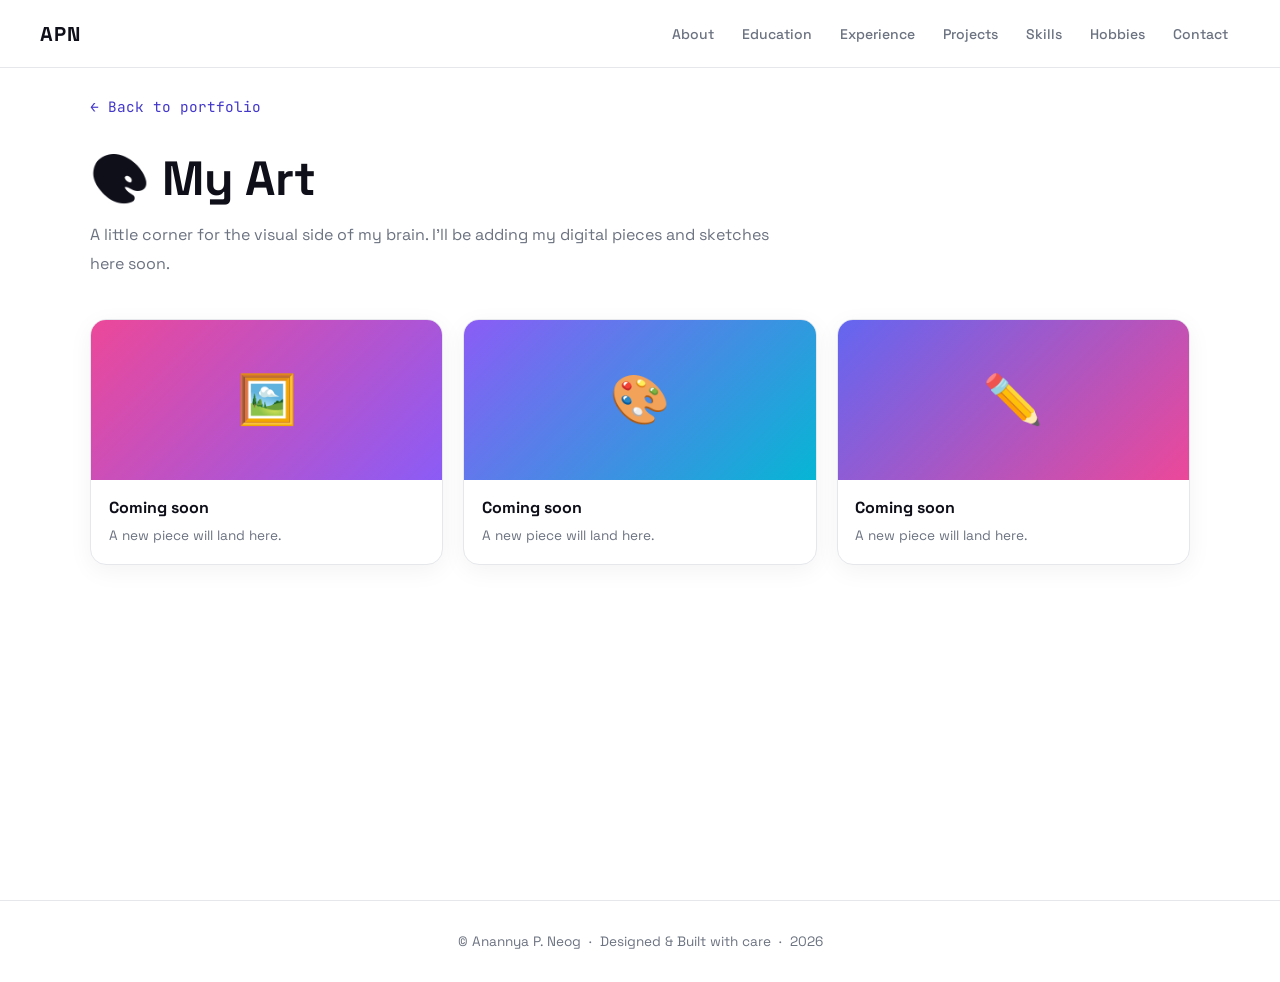
==== art-light.html @ 39414f38 "Overhaul Page 1 to match Page 2 (light theme) + light sub-pages - Hero photo zoom, About Me, card-st" ====
<!DOCTYPE html>
<html lang="en">
<head>
  <meta charset="UTF-8" />
  <meta name="viewport" content="width=device-width, initial-scale=1.0" />
  <title>🎨 My Art · Anannya P. Neog</title>
  <link rel="preconnect" href="https://fonts.googleapis.com" />
  <link rel="preconnect" href="https://fonts.gstatic.com" crossorigin />
  <link href="https://fonts.googleapis.com/css2?family=Inter:wght@300;400;500;600;700;900&family=Space+Grotesk:wght@300;400;500;600;700&family=JetBrains+Mono:wght@400;500&display=swap" rel="stylesheet" />
  <link rel="stylesheet" href="style.css" />
  <link rel="icon" href="data:image/svg+xml,<svg xmlns='http://www.w3.org/2000/svg' viewBox='0 0 100 100'><circle cx='50' cy='50' r='48' fill='%234338CA'/><text x='50' y='70' font-size='58' text-anchor='middle' fill='white' font-family='Arial' font-weight='bold'>A</text></svg>" />
</head>
<body class="light-body">
<nav class="l-nav l-nav--sub">
  <a class="l-nav__logo" href="./index.html#about">APN</a>
  <ul class="l-nav__links">
    <li><a href="./index.html#about">About</a></li>
    <li><a href="./index.html#education">Education</a></li>
    <li><a href="./index.html#experience">Experience</a></li>
    <li><a href="./projects-light.html">Projects</a></li>
    <li><a href="./index.html#skills">Skills</a></li>
    <li><a href="./index.html#hobbies">Hobbies</a></li>
    <li><a href="./index.html#contact">Contact</a></li>
  </ul>
</nav>
<div class="subpage subpage--light">
  <div class="subpage__inner">
    <a href="./index.html#hobbies" class="subpage__back">← Back to portfolio</a>
    <h1>🎨 My Art</h1>
    <p class="subpage__lead">A little corner for the visual side of my brain. I'll be adding my digital pieces and sketches here soon.</p>
    <div class="subpage-gallery">
      <div class="subpage-tile"><div class="subpage-tile__img l-proj-img--sign">🖼️</div><div class="subpage-tile__body"><h3>Coming soon</h3><p>A new piece will land here.</p></div></div>
      <div class="subpage-tile"><div class="subpage-tile__img l-proj-img--fathom">🎨</div><div class="subpage-tile__body"><h3>Coming soon</h3><p>A new piece will land here.</p></div></div>
      <div class="subpage-tile"><div class="subpage-tile__img l-proj-img--web">✏️</div><div class="subpage-tile__body"><h3>Coming soon</h3><p>A new piece will land here.</p></div></div>
    </div>
  </div>
</div>
<button id="d-top-btn" class="d-top-btn" aria-label="Back to top"><img src="./assets/rocket.svg" alt="" /></button>
<footer class="l-footer"><p>© Anannya P. Neog &nbsp;·&nbsp; Designed &amp; Built with care &nbsp;·&nbsp; 2026</p></footer>
<script>
  (function () {
    var btn = document.getElementById('d-top-btn');
    if (!btn) return;
    function launchRocket() {
      if (btn.dataset.launching) return;
      btn.dataset.launching = '1';
      btn.classList.add('launching');
      var dur = 1900, t0 = performance.now(), sy = window.scrollY, fly = window.innerHeight + 180;
      function frame(now) {
        var t = Math.min(1, (now - t0) / dur);
        var eo = 1 - Math.pow(1 - t, 3);
        window.scrollTo(0, sy * (1 - eo));
        var up = t * t;
        btn.style.transform = 'translateY(' + (-up * fly) + 'px) rotate(' + (t * 6) + 'deg)';
        if (t < 1) requestAnimationFrame(frame);
        else { btn.classList.remove('launching', 'show'); btn.style.transform = ''; delete btn.dataset.launching; }
      }
      requestAnimationFrame(frame);
    }
    window.addEventListener('scroll', function () {
      if (!btn.dataset.launching) btn.classList.toggle('show', window.scrollY > 400);
    }, { passive: true });
    btn.addEventListener('click', launchRocket);
  })();
</script>
</body>
</html>
---- style.css ----
/* ════════════════════════════════════════════════
   RESET & BASE
════════════════════════════════════════════════ */
*, *::before, *::after { box-sizing: border-box; margin: 0; padding: 0; }

:root {
  /* Light palette */
  --l-bg:        #FFFFFF;
  --l-bg-alt:    #F5F5FA;
  --l-text:      #0F0F1A;
  --l-muted:     #6B7280;
  --l-accent:    #4338CA;
  --l-accent2:   #6366F1;
  --l-border:    #E5E7EB;

  /* Dark palette */
  --d-bg:        #050510;
  --d-text:      #E2E8FF;
  --d-muted:     #7C8DB5;
  --d-blue:      #3B82F6;
  --d-pink:      #EC4899;
  --d-purple:    #8B5CF6;
  --d-cyan:      #06B6D4;
  --d-glow-b:    rgba(59,130,246,0.35);
  --d-glow-p:    rgba(139,92,246,0.35);
  --d-glow-pk:   rgba(236,72,153,0.25);

  --font-sans: 'Space Grotesk', 'Inter', sans-serif;
  --font-mono: 'JetBrains Mono', monospace;
}

html { scroll-behavior: smooth; }

body {
  font-family: var(--font-sans);
  overflow-x: hidden;
  background: var(--l-bg);
}

/* ════════════════════════════════════════════════
   TRANSITION CANVAS
════════════════════════════════════════════════ */
#transition-canvas {
  position: fixed;
  inset: 0;
  z-index: 9999;
  display: none;
  pointer-events: none;
}

/* ════════════════════════════════════════════════
   PAGE VISIBILITY
════════════════════════════════════════════════ */
.page         { display: block; }
.page.hidden  { display: none; }

/* ════════════════════════════════════════════════
   ▌ LIGHT PAGE
════════════════════════════════════════════════ */

/* --- NAV --- */
.l-nav {
  position: fixed;
  top: 0; left: 0; right: 0;
  z-index: 100;
  display: flex;
  align-items: center;
  padding: 0 2.5rem;
  height: 68px;
  background: rgba(255,255,255,0.88);
  backdrop-filter: blur(12px);
  border-bottom: 1px solid var(--l-border);
  transition: box-shadow 0.3s;
}
.l-nav.scrolled { box-shadow: 0 2px 20px rgba(0,0,0,0.07); }

.l-nav__logo {
  font-weight: 700;
  font-size: 1.25rem;
  letter-spacing: 0.05em;
  color: var(--l-text);
  text-decoration: none;
  margin-right: auto;
}

.l-nav__links {
  display: flex;
  list-style: none;
  gap: 0.25rem;
  align-items: center;
}
.l-nav__links a {
  color: var(--l-muted);
  text-decoration: none;
  font-size: 0.875rem;
  font-weight: 500;
  padding: 0.4rem 0.75rem;
  border-radius: 6px;
  transition: color 0.2s, background 0.2s;
}
.l-nav__links a:hover { color: var(--l-accent); background: rgba(67,56,202,0.06); }
.l-nav__resume {
  border: 1px solid var(--l-border) !important;
  color: var(--l-text) !important;
}
.l-nav__resume:hover { border-color: var(--l-accent) !important; }

.l-nav__dark-btn {
  margin-left: 1.25rem;
  padding: 0.5rem 1.25rem;
  border: none;
  border-radius: 99px;
  background: var(--l-text);
  color: #fff;
  font-family: var(--font-sans);
  font-size: 0.875rem;
  font-weight: 600;
  cursor: pointer;
  display: flex;
  align-items: center;
  gap: 0.5rem;
  transition: transform 0.2s, box-shadow 0.2s;
  white-space: nowrap;
}
.l-nav__dark-btn:hover {
  transform: translateY(-2px);
  box-shadow: 0 6px 20px rgba(15,15,26,0.25);
}
.dark-btn-icon { font-size: 0.75rem; transition: transform 0.4s; }
.l-nav__dark-btn:hover .dark-btn-icon { transform: rotate(90deg); }

.l-hamburger {
  display: none;
  flex-direction: column;
  gap: 5px;
  background: none;
  border: none;
  cursor: pointer;
  padding: 4px;
  margin-left: 1rem;
}
.l-hamburger span {
  display: block;
  width: 24px;
  height: 2px;
  background: var(--l-text);
  border-radius: 2px;
  transition: all 0.3s;
}

/* --- CONTAINER --- */
.l-container {
  max-width: 1100px;
  margin: 0 auto;
  padding: 0 2rem;
}

/* --- SECTIONS --- */
.l-section {
  padding: 6rem 0;
}
.l-section--alt { background: var(--l-bg-alt); }

.l-section__title {
  font-size: clamp(1.75rem, 3vw, 2.5rem);
  font-weight: 700;
  color: var(--l-text);
  margin-bottom: 3rem;
  position: relative;
  display: inline-block;
}
.l-section__title::after {
  content: '';
  position: absolute;
  bottom: -8px;
  left: 0;
  width: 40px;
  height: 3px;
  background: var(--l-accent);
  border-radius: 2px;
}

/* --- HERO --- */
.l-hero { padding-top: 120px; min-height: 100vh; display: flex; align-items: center; }
.l-hero__inner {
  display: grid;
  grid-template-columns: 1fr auto;
  gap: 4rem;
  align-items: center;
}
.l-hero__greeting {
  font-size: 1.1rem;
  color: var(--l-accent);
  font-weight: 500;
  letter-spacing: 0.05em;
  margin-bottom: 0.75rem;
}
.l-hero__name {
  font-size: clamp(2.5rem, 6vw, 4.5rem);
  font-weight: 900;
  line-height: 1.05;
  color: var(--l-text);
  margin-bottom: 1rem;
}
.l-hero__role {
  font-size: 1.05rem;
  color: var(--l-muted);
  margin-bottom: 1.5rem;
  font-weight: 400;
}
.l-hero__bio {
  max-width: 480px;
  line-height: 1.8;
  color: var(--l-muted);
  margin-bottom: 2.5rem;
}
.l-hero__cta { display: flex; gap: 1rem; flex-wrap: wrap; }

/* Buttons */
.btn-primary {
  display: inline-block;
  padding: 0.75rem 1.75rem;
  background: var(--l-accent);
  color: #fff;
  border-radius: 8px;
  text-decoration: none;
  font-weight: 600;
  font-size: 0.95rem;
  transition: background 0.2s, transform 0.2s, box-shadow 0.2s;
}
.btn-primary:hover {
  background: var(--l-accent2);
  transform: translateY(-2px);
  box-shadow: 0 8px 24px rgba(67,56,202,0.3);
}
.btn-secondary {
  display: inline-block;
  padding: 0.75rem 1.75rem;
  border: 1.5px solid var(--l-border);
  color: var(--l-text);
  border-radius: 8px;
  text-decoration: none;
  font-weight: 600;
  font-size: 0.95rem;
  transition: border-color 0.2s, color 0.2s, transform 0.2s;
}
.btn-secondary:hover {
  border-color: var(--l-accent);
  color: var(--l-accent);
  transform: translateY(-2px);
}

/* Avatar */
.avatar-ring {
  position: relative;
  width: 540px;
  height: 540px;
  display: flex;
  align-items: center;
  justify-content: center;
}
.avatar-inner {
  width: 400px;
  height: 400px;
  border-radius: 50%;
  background: linear-gradient(135deg, var(--l-accent), #818CF8);
  display: flex;
  align-items: center;
  justify-content: center;
  font-size: 1.75rem;
  font-weight: 800;
  color: white;
  letter-spacing: 0.05em;
  z-index: 1;
  overflow: hidden;
  padding: 3px;
}
.avatar-photo {
  width: 100%;
  height: 100%;
  border-radius: 50%;
  object-fit: cover;
  object-position: 50% 80%; /* crop more of the tree at the top so the boots show */
  transform: scale(1.22);   /* zoom in so the photo reads clearly */
  display: block;
}

/* Dark hero avatar — glowing void-themed ring */
.d-avatar {
  width: 300px;
  height: 300px;
  margin: 0 auto 2.4rem;
  border-radius: 50%;
  padding: 4px;
  background: linear-gradient(135deg, var(--d-blue), var(--d-purple), var(--d-pink));
  box-shadow: 0 0 45px var(--d-glow-b), 0 0 90px var(--d-glow-p);
  animation: fadeUp 0.8s ease both;
}
.d-avatar__frame {
  width: 100%;
  height: 100%;
  border-radius: 50%;
  overflow: hidden;
  background: var(--d-bg);
}
.d-avatar__photo {
  width: 100%;
  height: 100%;
  border-radius: 50%;
  object-fit: cover;
  object-position: 50% 62%; /* crop out the tree top, show more of the boots */
  transform: scale(1.05);
  display: block;
}
@media (max-width: 600px) {
  .d-avatar { width: 220px; height: 220px; }
}
.avatar-ring__orbit {
  position: absolute;
  border-radius: 50%;
  border: 1.5px dashed;
}
.orbit-1 {
  width: 470px;
  height: 470px;
  border-color: rgba(67,56,202,0.25);
  animation: spin 12s linear infinite;
}
.orbit-2 {
  width: 540px;
  height: 540px;
  border-color: rgba(67,56,202,0.12);
  animation: spin 20s linear infinite reverse;
}
@keyframes spin { to { transform: rotate(360deg); } }

/* --- TIMELINE --- */
.l-timeline { position: relative; padding-left: 2rem; }
.l-timeline::before {
  content: '';
  position: absolute;
  left: 0;
  top: 8px;
  bottom: 8px;
  width: 2px;
  background: var(--l-border);
}
.l-timeline__item {
  position: relative;
  padding-bottom: 2.5rem;
}
.l-timeline__item:last-child { padding-bottom: 0; }
.l-timeline__dot {
  position: absolute;
  left: -2.4rem;
  top: 6px;
  width: 12px;
  height: 12px;
  border-radius: 50%;
  background: var(--l-accent);
  border: 2px solid var(--l-bg);
  box-shadow: 0 0 0 2px var(--l-accent);
}
.l-timeline__year {
  font-size: 0.8rem;
  font-family: var(--font-mono);
  color: var(--l-accent);
  font-weight: 500;
  display: block;
  margin-bottom: 0.4rem;
}
.l-timeline__body h3 { font-size: 1.1rem; color: var(--l-text); margin-bottom: 0.3rem; }
.l-timeline__place { color: var(--l-muted); font-size: 0.9rem; margin-bottom: 0.4rem; }

/* --- EXPERIENCE --- */
.l-exp-grid { display: grid; grid-template-columns: 1fr 1fr; gap: 1.5rem; }
.l-exp-card {
  border: 1px solid var(--l-border);
  border-radius: 14px;
  padding: 1.75rem;
  transition: box-shadow 0.25s, transform 0.25s, border-color 0.25s;
}
.l-exp-card:hover {
  box-shadow: 0 8px 32px rgba(0,0,0,0.07);
  transform: translateY(-3px);
  border-color: rgba(67,56,202,0.3);
}
.l-exp-card__header {
  display: flex;
  justify-content: space-between;
  align-items: flex-start;
  gap: 1rem;
  margin-bottom: 1rem;
}
.l-exp-card__header h3 { font-size: 1.1rem; color: var(--l-text); }
.l-exp-role { color: var(--l-accent); font-size: 0.875rem; font-weight: 500; margin-top: 2px; }
.l-exp-date { font-size: 0.8rem; font-family: var(--font-mono); color: var(--l-muted); white-space: nowrap; }
.l-exp-bullets { padding-left: 1.2rem; margin-bottom: 1rem; }
.l-exp-bullets li { color: var(--l-muted); font-size: 0.9rem; line-height: 1.8; }

/* --- TAGS --- */
.l-tags, .d-tags {
  display: flex;
  flex-wrap: wrap;
  gap: 0.5rem;
  margin-top: 0.75rem;
}
.l-tags span {
  font-size: 0.75rem;
  font-family: var(--font-mono);
  padding: 0.25rem 0.65rem;
  border-radius: 99px;
  background: rgba(67,56,202,0.08);
  color: var(--l-accent);
  border: 1px solid rgba(67,56,202,0.2);
}

/* --- PROJECTS --- */
.l-projects-grid { display: grid; grid-template-columns: repeat(3,1fr); gap: 1.5rem; }
.l-project-card {
  border: 1px solid var(--l-border);
  border-radius: 14px;
  padding: 1.75rem;
  transition: box-shadow 0.25s, transform 0.25s, border-color 0.25s;
  display: flex;
  flex-direction: column;
}
.l-project-card:hover {
  box-shadow: 0 8px 32px rgba(0,0,0,0.07);
  transform: translateY(-4px);
  border-color: rgba(67,56,202,0.3);
}
.l-project-card__top {
  display: flex;
  justify-content: space-between;
  align-items: center;
  margin-bottom: 1rem;
}
.l-project-icon { font-size: 1.5rem; color: var(--l-accent); }
.l-project-links { display: flex; gap: 0.75rem; }
.l-project-links a {
  font-size: 0.8rem;
  font-family: var(--font-mono);
  color: var(--l-muted);
  text-decoration: none;
  transition: color 0.2s;
}
.l-project-links a:hover { color: var(--l-accent); }
.l-project-card h3 { font-size: 1.05rem; color: var(--l-text); margin-bottom: 0.5rem; }
.l-project-card p { color: var(--l-muted); font-size: 0.9rem; line-height: 1.7; flex: 1; }

/* --- HOBBIES --- */
.l-hobbies-grid { display: grid; grid-template-columns: repeat(4,1fr); gap: 1.25rem; }
.l-hobby {
  border: 1px solid var(--l-border);
  border-radius: 14px;
  padding: 1.5rem;
  text-align: center;
  transition: box-shadow 0.25s, transform 0.25s, border-color 0.25s;
}
.l-hobby:hover {
  box-shadow: 0 6px 24px rgba(0,0,0,0.06);
  transform: translateY(-3px);
  border-color: rgba(67,56,202,0.25);
}
.l-hobby__icon { font-size: 2rem; margin-bottom: 0.75rem; display: block; }
.l-hobby h4 { font-size: 0.95rem; color: var(--l-text); margin-bottom: 0.4rem; }
.l-hobby p { font-size: 0.82rem; color: var(--l-muted); line-height: 1.6; }

/* --- CONTACT --- */
.l-contact { text-align: center; }
.l-contact__sub {
  color: var(--l-muted);
  max-width: 500px;
  margin: 0 auto 2rem;
  line-height: 1.8;
}
.l-contact .btn-primary { margin-bottom: 2rem; }
.l-socials { display: flex; justify-content: center; gap: 1.5rem; }
.l-socials a {
  color: var(--l-muted);
  text-decoration: none;
  font-size: 0.9rem;
  font-weight: 500;
  transition: color 0.2s;
}
.l-socials a:hover { color: var(--l-accent); }

/* --- FOOTER --- */
.l-footer {
  padding: 2rem;
  text-align: center;
  color: var(--l-muted);
  font-size: 0.85rem;
  border-top: 1px solid var(--l-border);
}

/* ════════════════════════════════════════════════
   SCROLL REVEAL (Light)
════════════════════════════════════════════════ */
.reveal {
  opacity: 0;
  transform: translateY(30px);
  transition: opacity 0.7s cubic-bezier(0.4,0,0.2,1), transform 0.7s cubic-bezier(0.4,0,0.2,1);
}
.reveal.visible {
  opacity: 1;
  transform: none;
}


/* ════════════════════════════════════════════════
   ▌ DARK PAGE
════════════════════════════════════════════════ */
#page-dark {
  background: var(--d-bg);
  color: var(--d-text);
  font-family: var(--font-sans);
  position: relative;
  min-height: 100vh;
}

/* Animated background gradient orbs */
.d-bg-gradient {
  position: fixed;
  inset: 0;
  pointer-events: none;
  z-index: 0;
  background:
    radial-gradient(ellipse at 15% 20%,  rgba(59,130,246,0.12) 0%, transparent 55%),
    radial-gradient(ellipse at 85% 75%,  rgba(139,92,246,0.12) 0%, transparent 55%),
    radial-gradient(ellipse at 60% 40%,  rgba(236,72,153,0.08) 0%, transparent 45%);
  animation: gradientShift 10s ease-in-out infinite alternate;
}
@keyframes gradientShift {
  0%   { opacity: 0.7; transform: scale(1); }
  100% { opacity: 1;   transform: scale(1.08); }
}

/* Particles canvas */
#particles-canvas {
  position: fixed;
  inset: 0;
  z-index: 0;
  pointer-events: none;
}

/* Ensure content is above canvas */
#page-dark > *:not(#particles-canvas):not(.d-bg-gradient) {
  position: relative;
  z-index: 1;
}

/* --- DARK NAV --- */
.d-nav {
  position: fixed;
  top: 0; left: 0; right: 0;
  z-index: 200;
  display: flex;
  align-items: center;
  padding: 0 2.5rem;
  height: 68px;
  background: rgba(5,5,16,0.75);
  backdrop-filter: blur(16px);
  border-bottom: 1px solid rgba(255,255,255,0.05);
}

.d-nav__logo {
  font-weight: 700;
  font-size: 1.25rem;
  letter-spacing: 0.08em;
  background: linear-gradient(135deg, var(--d-blue), var(--d-purple));
  -webkit-background-clip: text;
  -webkit-text-fill-color: transparent;
  background-clip: text;
  text-decoration: none;
  margin-right: auto;
}

.d-nav__links {
  display: flex;
  align-items: center;
  gap: 0.25rem;
}

/* Nav buttons with animated gradient border */
.d-nav__btn {
  position: relative;
  padding: 0.35rem 0.8rem;
  font-size: 0.82rem;
  font-weight: 500;
  font-family: var(--font-sans);
  color: var(--d-muted);
  text-decoration: none;
  border-radius: 6px;
  transition: color 0.25s;
  overflow: hidden;
  isolation: isolate;
}
.d-nav__btn::before {
  content: '';
  position: absolute;
  inset: 0;
  border-radius: 6px;
  border: 1px solid transparent;
  background: linear-gradient(135deg, var(--d-blue), var(--d-purple), var(--d-pink)) border-box;
  -webkit-mask: linear-gradient(#000 0 0) padding-box, linear-gradient(#000 0 0);
  -webkit-mask-composite: destination-out;
  mask-composite: exclude;
  opacity: 0;
  transition: opacity 0.3s;
}
.d-nav__btn::after {
  content: attr(data-label);
  position: absolute;
  inset: 0;
  display: flex;
  align-items: center;
  justify-content: center;
  padding: 0.35rem 0.8rem;
  background: linear-gradient(135deg, var(--d-blue), var(--d-pink));
  -webkit-background-clip: text;
  -webkit-text-fill-color: transparent;
  background-clip: text;
  clip-path: inset(0 100% 0 0);
  transition: clip-path 0.35s cubic-bezier(0.4,0,0.2,1);
  font-size: 0.82rem;
  font-weight: 600;
}
.d-nav__btn:hover::before { opacity: 1; }
.d-nav__btn:hover::after  { clip-path: inset(0 0% 0 0); }
.d-nav__btn:hover { color: transparent; }

.d-nav__exit-btn {
  margin-left: 1rem;
  padding: 0.45rem 1.1rem;
  border: 1px solid rgba(255,255,255,0.12);
  border-radius: 99px;
  background: transparent;
  color: var(--d-text);
  font-family: var(--font-sans);
  font-size: 0.82rem;
  font-weight: 500;
  cursor: pointer;
  transition: border-color 0.25s, background 0.25s, transform 0.2s;
  white-space: nowrap;
}
.d-nav__exit-btn:hover {
  border-color: var(--d-blue);
  background: rgba(59,130,246,0.08);
  transform: translateY(-1px);
}

.d-hamburger {
  display: none;
  flex-direction: column;
  gap: 5px;
  background: none;
  border: none;
  cursor: pointer;
  padding: 4px;
  margin-left: 1rem;
}
.d-hamburger span {
  display: block;
  width: 24px;
  height: 2px;
  background: var(--d-text);
  border-radius: 2px;
  transition: all 0.3s;
}

/* --- DARK HERO --- */
.d-hero {
  min-height: auto;
  display: flex;
  flex-direction: column;
  align-items: center;
  justify-content: center;
  padding: 7rem 0 2rem;
  text-align: center;
  position: relative;
}
.d-hero__content { max-width: 780px; }
.d-hero__greeting {
  font-size: 1rem;
  letter-spacing: 0.2em;
  text-transform: uppercase;
  color: var(--d-blue);
  font-family: var(--font-mono);
  margin-bottom: 1rem;
  animation: fadeUp 0.8s ease both;
}
.d-hero__name {
  font-size: clamp(2.5rem, 6vw, 4.5rem);
  font-weight: 900;
  line-height: 1.05;
  margin-bottom: 1rem;
  animation: fadeUp 0.8s 0.1s ease both;
}
.d-hero__role {
  font-size: 1.2rem;
  color: var(--d-muted);
  margin-bottom: 1.5rem;
  font-family: var(--font-mono);
  min-height: 1.8rem;
  animation: fadeUp 0.8s 0.2s ease both;
}
.d-hero__bio {
  color: var(--d-muted);
  line-height: 1.9;
  max-width: 600px;
  margin: 0 auto 2.5rem;
  animation: fadeUp 0.8s 0.3s ease both;
}
.d-hero__cta { animation: fadeUp 0.8s 0.4s ease both; }
@keyframes fadeUp {
  from { opacity: 0; transform: translateY(24px); }
  to   { opacity: 1; transform: none; }
}

/* Typewriter cursor */
.cursor {
  display: inline-block;
  margin-left: 2px;
  color: var(--d-blue);
  animation: blink 1s step-end infinite;
}
@keyframes blink { 0%,100% { opacity:1; } 50% { opacity:0; } }

/* Scroll hint */
.d-scroll-hint {
  position: relative;
  margin-top: 3.5rem;
  display: flex;
  flex-direction: column;
  align-items: center;
  gap: 0.5rem;
  color: var(--d-muted);
  font-size: 0.7rem;
  letter-spacing: 0.15em;
  text-transform: uppercase;
  animation: fadeUp 1s 0.8s ease both;
}
.d-scroll-line {
  width: 1px;
  height: 50px;
  background: linear-gradient(to bottom, var(--d-blue), transparent);
  animation: scrollPulse 2s ease-in-out infinite;
}
@keyframes scrollPulse {
  0%, 100% { opacity: 0.3; transform: scaleY(1); }
  50%       { opacity: 1;   transform: scaleY(1.2); }
}

/* --- DARK SECTIONS --- */
.d-section {
  padding: 3.5rem 0;
  position: relative;
}

.d-section__title {
  font-size: clamp(1.75rem, 3vw, 2.5rem);
  font-weight: 700;
  margin-bottom: 3rem;
  background: linear-gradient(135deg, var(--d-text), rgba(226,232,255,0.5));
  -webkit-background-clip: text;
  -webkit-text-fill-color: transparent;
  background-clip: text;
  display: inline-block;
  position: relative;
}
.d-section__title::after {
  content: '';
  position: absolute;
  bottom: -8px;
  left: 0;
  width: 40px;
  height: 2px;
  background: linear-gradient(90deg, var(--d-blue), var(--d-purple));
  border-radius: 2px;
}

/* --- DARK CARDS --- */
.d-cards-grid {
  display: grid;
  grid-template-columns: repeat(2, 1fr);
  gap: 1.5rem;
}
.d-card {
  position: relative;
  border-radius: 16px;
  overflow: hidden;
  border: 1px solid rgba(139,92,246,0.28);
  background: rgba(139,92,246,0.05);
  box-shadow: 0 0 0 1px rgba(139,92,246,0.06), 0 8px 30px rgba(0,0,0,0.25);
  cursor: default;
  transition: border-color 0.3s, transform 0.3s, box-shadow 0.3s;
}
.d-card:hover {
  border-color: rgba(139,92,246,0.55);
  box-shadow: 0 0 22px var(--d-glow-p);
}
.d-card:hover { border-color: rgba(139,92,246,0.4); }
.d-card__glow {
  position: absolute;
  inset: -1px;
  border-radius: 16px;
  background: linear-gradient(135deg, var(--d-glow-b), var(--d-glow-p));
  opacity: 0;
  transition: opacity 0.4s;
  pointer-events: none;
}
.d-card:hover .d-card__glow { opacity: 0.18; }
.d-card__inner {
  padding: 2rem;
  position: relative;
  z-index: 1;
  height: 100%;
  background: rgba(255,255,255,0.025);
}
.d-card__year {
  font-size: 0.75rem;
  font-family: var(--font-mono);
  color: var(--d-blue);
  font-weight: 500;
  display: block;
  margin-bottom: 0.6rem;
}
.d-card__inner h3 { font-size: 1.05rem; margin-bottom: 0.5rem; }
.d-card__inner p  { color: var(--d-muted); font-size: 0.9rem; }
.d-muted          { color: var(--d-muted) !important; }

/* Progress bar */
.d-bar {
  display: flex;
  align-items: center;
  gap: 0.75rem;
  margin-top: 1rem;
  font-size: 0.8rem;
  font-family: var(--font-mono);
  color: var(--d-muted);
}
.d-bar__track {
  flex: 1;
  height: 4px;
  background: rgba(255,255,255,0.08);
  border-radius: 4px;
  overflow: hidden;
}
.d-bar__fill {
  height: 100%;
  width: 0;
  background: linear-gradient(90deg, var(--d-blue), var(--d-purple));
  border-radius: 4px;
  transition: width 1.2s cubic-bezier(0.4,0,0.2,1) 0.3s;
}
.d-bar__fill.animate { width: var(--w); }

/* --- DARK TIMELINE --- */
.d-timeline { position: relative; padding-left: 2rem; }
.d-timeline::before {
  content: '';
  position: absolute;
  left: 0; top: 8px; bottom: 8px;
  width: 1px;
  background: linear-gradient(to bottom, var(--d-blue), var(--d-purple), transparent);
}
.d-timeline__item { position: relative; padding-bottom: 2.5rem; }
.d-timeline__item:last-child { padding-bottom: 0; }
.d-timeline__node {
  position: absolute;
  left: -2.45rem;
  top: 4px;
  width: 14px;
  height: 14px;
}
.d-timeline__node::before {
  content: '';
  position: absolute;
  inset: 3px;
  border-radius: 50%;
  background: var(--d-blue);
}
.d-timeline__pulse {
  position: absolute;
  inset: 0;
  border-radius: 50%;
  border: 1px solid var(--d-blue);
  animation: pulse 2s ease-in-out infinite;
}
@keyframes pulse {
  0%, 100% { transform: scale(1); opacity: 0.6; }
  50%       { transform: scale(1.6); opacity: 0; }
}
.d-timeline__body h3 { font-size: 1.1rem; margin-bottom: 0.35rem; }
.d-role-tag {
  font-size: 0.8rem;
  font-family: var(--font-mono);
  color: var(--d-purple);
  margin-bottom: 0.75rem;
}
.d-timeline__body p { color: var(--d-muted); font-size: 0.9rem; line-height: 1.7; }

/* Dark tags */
.d-tags span {
  font-size: 0.72rem;
  font-family: var(--font-mono);
  padding: 0.2rem 0.6rem;
  border-radius: 99px;
  background: rgba(139,92,246,0.12);
  color: var(--d-purple);
  border: 1px solid rgba(139,92,246,0.25);
}

/* --- DARK PROJECTS --- */
.d-projects-grid { display: grid; grid-template-columns: repeat(3,1fr); gap: 1.5rem; }
.d-project-card {
  position: relative;
  border-radius: 16px;
  border: 1px solid rgba(255,255,255,0.06);
  overflow: hidden;
  transition: border-color 0.3s, transform 0.3s;
  cursor: default;
}
.d-project-card:hover { border-color: rgba(59,130,246,0.4); }
.d-project-card__glow {
  position: absolute;
  inset: 0;
  background: linear-gradient(135deg, rgba(59,130,246,0.1), rgba(139,92,246,0.08));
  opacity: 0;
  transition: opacity 0.4s;
  pointer-events: none;
}
.d-project-card:hover .d-project-card__glow { opacity: 1; }
.d-project-card__inner {
  padding: 1.75rem;
  position: relative;
  z-index: 1;
  background: rgba(255,255,255,0.02);
  height: 100%;
  display: flex;
  flex-direction: column;
}
.d-project-card__top {
  display: flex;
  justify-content: space-between;
  align-items: center;
  margin-bottom: 1rem;
}
.d-proj-num {
  font-size: 2.5rem;
  font-weight: 900;
  font-family: var(--font-mono);
  background: linear-gradient(135deg, var(--d-blue), var(--d-purple));
  -webkit-background-clip: text;
  -webkit-text-fill-color: transparent;
  background-clip: text;
  line-height: 1;
}
.d-proj-links {
  display: flex;
  align-items: center;
  gap: 0.6rem;
}
.d-proj-links a {
  font-size: 1.25rem;
  color: var(--d-muted);
  text-decoration: none;
  transition: color 0.2s;
  display: inline-flex;
}
.d-proj-links a:hover { color: var(--d-blue); }
.d-project-card__inner h3 { font-size: 1.05rem; margin-bottom: 0.5rem; }
.d-project-card__inner p {
  color: var(--d-muted);
  font-size: 0.88rem;
  line-height: 1.7;
  flex: 1;
  margin-bottom: 1rem;
}

/* --- DARK HOBBIES --- */
.d-hobbies-grid { display: grid; grid-template-columns: repeat(4,1fr); gap: 1.25rem; }
.d-hobby-card {
  position: relative;
  border-radius: 16px;
  border: 1px solid rgba(255,255,255,0.06);
  overflow: hidden;
  transition: border-color 0.3s, transform 0.3s;
  cursor: default;
  text-align: center;
}
.d-hobby-card:hover { border-color: rgba(236,72,153,0.35); }
.d-hobby-card__glow {
  position: absolute;
  inset: 0;
  background: radial-gradient(circle at 50% 0%, rgba(236,72,153,0.12), transparent 70%);
  opacity: 0;
  transition: opacity 0.4s;
  pointer-events: none;
}
.d-hobby-card:hover .d-hobby-card__glow { opacity: 1; }
.d-hobby-card__inner {
  padding: 2rem 1.25rem;
  position: relative;
  z-index: 1;
  height: 100%;
  background: rgba(255,255,255,0.02);
}
.d-hobby-icon { font-size: 2rem; display: block; margin-bottom: 0.75rem; }
.d-hobby-card__inner h4 { font-size: 0.95rem; margin-bottom: 0.4rem; }
.d-hobby-card__inner p { color: var(--d-muted); font-size: 0.8rem; line-height: 1.6; }

/* --- DARK CONTACT --- */
.d-contact__sub {
  color: var(--d-muted);
  max-width: 480px;
  margin: 0 auto 2rem;
  line-height: 1.8;
}
.d-btn-primary {
  display: inline-block;
  padding: 0.8rem 2rem;
  border-radius: 8px;
  font-weight: 600;
  font-size: 0.95rem;
  text-decoration: none;
  background: linear-gradient(135deg, var(--d-blue), var(--d-purple));
  color: #fff;
  transition: transform 0.2s, box-shadow 0.2s, opacity 0.2s;
  margin-bottom: 2rem;
}
.d-btn-primary:hover {
  transform: translateY(-3px);
  box-shadow: 0 10px 30px rgba(59,130,246,0.35);
  opacity: 0.92;
}
.d-socials { display: flex; justify-content: center; gap: 1.5rem; }
.d-social {
  color: var(--d-muted);
  text-decoration: none;
  font-size: 0.9rem;
  font-weight: 500;
  transition: color 0.25s;
}
.d-social:hover { color: var(--d-blue); }

/* --- DARK FOOTER --- */
.d-footer {
  padding: 2rem;
  text-align: center;
  color: var(--d-muted);
  font-size: 0.82rem;
  border-top: 1px solid rgba(255,255,255,0.05);
}

/* ════════════════════════════════════════════════
   GLITCH TEXT
════════════════════════════════════════════════ */
.glitch {
  position: relative;
  background: linear-gradient(135deg, var(--d-text) 30%, var(--d-blue) 70%);
  -webkit-background-clip: text;
  -webkit-text-fill-color: transparent;
  background-clip: text;
}
.glitch::before,
.glitch::after {
  content: attr(data-text);
  position: absolute;
  top: 0; left: 0;
  width: 100%; height: 100%;
  -webkit-text-fill-color: transparent;
  background-clip: text;
  -webkit-background-clip: text;
}
.glitch::before {
  background: linear-gradient(135deg, var(--d-blue), transparent);
  animation: glitch-1 4s infinite;
  clip-path: polygon(0 30%, 100% 30%, 100% 50%, 0 50%);
}
.glitch::after {
  background: linear-gradient(135deg, var(--d-pink), transparent);
  animation: glitch-2 4s infinite;
  clip-path: polygon(0 60%, 100% 60%, 100% 75%, 0 75%);
}
@keyframes glitch-1 {
  0%, 90%, 100% { transform: none; opacity: 0; }
  92% { transform: translateX(-4px); opacity: 0.6; }
  94% { transform: translateX(4px);  opacity: 0.6; }
  96% { transform: translateX(-2px); opacity: 0.6; }
}
@keyframes glitch-2 {
  0%, 90%, 100% { transform: none; opacity: 0; }
  91% { transform: translateX(4px); opacity: 0.5; }
  93% { transform: translateX(-4px); opacity: 0.5; }
  95% { transform: translateX(2px);  opacity: 0.5; }
}

/* ════════════════════════════════════════════════
   DARK SCROLL REVEAL
════════════════════════════════════════════════ */
.d-reveal {
  opacity: 0;
  transform: translateY(32px);
  transition: opacity 0.8s cubic-bezier(0.4,0,0.2,1), transform 0.8s cubic-bezier(0.4,0,0.2,1);
}
.d-reveal.visible {
  opacity: 1;
  transform: none;
}

/* ════════════════════════════════════════════════
   RESPONSIVE
════════════════════════════════════════════════ */
@media (max-width: 1024px) {
  .l-projects-grid { grid-template-columns: repeat(2,1fr); }
  .d-projects-grid { grid-template-columns: repeat(2,1fr); }
}

@media (max-width: 768px) {
  .l-nav__links, .l-nav__dark-btn { display: none; }
  .l-hamburger { display: flex; }
  .l-nav__links.open {
    display: flex;
    flex-direction: column;
    position: fixed;
    top: 68px; left: 0; right: 0;
    background: rgba(255,255,255,0.97);
    backdrop-filter: blur(12px);
    padding: 1.5rem 2rem;
    border-bottom: 1px solid var(--l-border);
    gap: 0.75rem;
    z-index: 99;
  }
  .l-nav__links.open + .l-nav__dark-btn {
    display: block;
    margin: 0 2rem 1rem;
    position: fixed;
    top: 68px;
    z-index: 100;
  }

  .d-nav__links { display: none; }
  .d-hamburger  { display: flex; }
  .d-nav__links.open {
    display: flex;
    flex-direction: column;
    position: fixed;
    top: 68px; left: 0; right: 0;
    background: rgba(5,5,16,0.97);
    backdrop-filter: blur(16px);
    padding: 1.5rem 2rem;
    border-bottom: 1px solid rgba(255,255,255,0.05);
    gap: 0.75rem;
    z-index: 199;
  }

  .l-hero__inner { grid-template-columns: 1fr; gap: 2.5rem; text-align: center; }
  .l-hero__cta   { justify-content: center; }
  .l-hero__visual { display: none; }
  .l-exp-grid     { grid-template-columns: 1fr; }
  .l-projects-grid{ grid-template-columns: 1fr; }
  .l-hobbies-grid { grid-template-columns: repeat(2,1fr); }
  .d-cards-grid   { grid-template-columns: 1fr; }
  .d-projects-grid{ grid-template-columns: 1fr; }
  .d-hobbies-grid { grid-template-columns: repeat(2,1fr); }
}

@media (max-width: 480px) {
  .l-hobbies-grid { grid-template-columns: 1fr; }
  .d-hobbies-grid { grid-template-columns: 1fr; }
  .l-skills-grid  { grid-template-columns: 1fr; }
  .d-skills-grid  { grid-template-columns: 1fr; }
}

/* ─────────────────────────────────────────────
   SOCIAL ICONS (light + dark)
───────────────────────────────────────────── */
.l-socials, .d-socials { flex-wrap: wrap; }
.l-socials a {
  display: inline-flex;
  align-items: center;
  justify-content: center;
  width: 44px;
  height: 44px;
  border-radius: 50%;
  border: 1px solid var(--l-border);
  transition: color 0.2s, border-color 0.2s, background 0.2s, transform 0.2s;
}
.l-socials a svg { width: 20px; height: 20px; display: block; }
.l-socials a:hover {
  color: var(--l-accent);
  border-color: var(--l-accent);
  background: rgba(67,56,202,0.06);
  transform: translateY(-2px);
}
.d-socials .d-social {
  display: inline-flex;
  align-items: center;
  justify-content: center;
  width: 44px;
  height: 44px;
  border-radius: 50%;
  border: 1px solid rgba(124,141,181,0.3);
  transition: color 0.25s, border-color 0.25s, box-shadow 0.25s, transform 0.25s;
}
.d-socials .d-social svg { width: 20px; height: 20px; display: block; }
.d-socials .d-social:hover {
  color: var(--d-blue);
  border-color: var(--d-blue);
  box-shadow: 0 0 14px var(--d-glow-b);
  transform: translateY(-2px);
}

/* ─────────────────────────────────────────────
   SKILLS SECTION (light + dark)
───────────────────────────────────────────── */
.l-skills-grid {
  display: grid;
  grid-template-columns: repeat(3, 1fr);
  gap: 1.5rem;
}
.l-skill-group {
  border: 1px solid var(--l-border);
  border-radius: 14px;
  padding: 1.4rem;
  background: var(--l-bg);
}
.l-skill-group h3 {
  font-size: 1rem;
  color: var(--l-accent);
  margin-bottom: 0.9rem;
}

.d-skills-grid {
  display: grid;
  grid-template-columns: repeat(3, 1fr);
  gap: 1.5rem;
}
.d-skill-group {
  position: relative;
  border: 1px solid rgba(139,92,246,0.18);
  border-radius: 16px;
  background: rgba(255,255,255,0.02);
  overflow: hidden;
  transition: transform 0.2s, border-color 0.25s;
}
.d-skill-group:hover { border-color: rgba(139,92,246,0.4); }
.d-skill-group:hover .d-card__glow { opacity: 0.15; }
.d-skill-group__inner { position: relative; padding: 1.5rem; z-index: 1; }
.d-skill-group h3 {
  font-size: 1rem;
  color: var(--d-purple);
  margin-bottom: 0.9rem;
}

@media (max-width: 900px) {
  .l-skills-grid, .d-skills-grid { grid-template-columns: repeat(2, 1fr); }
}
@media (max-width: 640px) {
  .l-skills-grid, .d-skills-grid { grid-template-columns: 1fr; }
}

/* ═══════════════════════════════════════════════
   PAGE 2 — REDESIGN ADDITIONS
═══════════════════════════════════════════════ */

/* Hero two-column (name + about | photo) */
.d-hero__grid {
  display: grid;
  grid-template-columns: 1fr auto;
  gap: 4rem;
  align-items: center;
  max-width: 1100px;
  width: 100%;
  margin: 0 auto;
  padding: 0 2rem;
  text-align: left;
}
.d-hero__text { max-width: 620px; }
.d-avatar--hero { width: 360px; height: 360px; margin: 0; }
@media (max-width: 880px) {
  .d-hero__grid { grid-template-columns: 1fr; text-align: center; justify-items: center; gap: 2.5rem; }
  .d-avatar--hero { order: -1; width: 260px; height: 260px; }
  .d-hero__cta { justify-content: center; }
}

/* About Me */
.d-about { max-width: none; }
.d-about p {
  color: var(--d-muted);
  line-height: 1.8;
  margin-bottom: 0.9rem;
  font-size: 1rem;
  text-align: justify;
}
.d-about strong { color: var(--d-text); font-weight: 600; }

/* Section subheading */
.d-section__sub { color: var(--d-muted); margin: -0.5rem 0 2rem; font-size: 0.95rem; }

/* Education institution icon */
.d-edu-icon { font-size: 1.6rem; display: block; margin-bottom: 0.6rem; }
.d-edu-courses {
  color: var(--d-muted) !important;
  font-size: 0.8rem !important;
  line-height: 1.6;
  margin: 0.6rem 0 0.9rem;
}
.d-edu-courses strong { color: var(--d-text); }

/* Experience: role first & bigger, org after */
.d-exp-role { font-size: 1.2rem; color: var(--d-text); margin-bottom: 0.3rem; }
.d-exp-org {
  font-size: 0.85rem;
  color: var(--d-purple);
  font-family: var(--font-mono);
  margin-bottom: 0.75rem;
}
.d-exp-icon { margin-right: 0.25rem; }
.d-exp-date { color: var(--d-muted); }

/* Timeline dots glow when the tile is centered */
.d-timeline__item.active .d-timeline__node::before {
  background: #ffffff;
  box-shadow: 0 0 10px 2px var(--d-blue), 0 0 22px 5px var(--d-glow-p);
}
.d-timeline__item.active .d-timeline__pulse {
  border-color: #ffffff;
  animation-duration: 1.1s;
}

/* Project field chips */
.d-proj-fields { display: flex; flex-wrap: wrap; gap: 0.6rem; margin-bottom: 2rem; }
.d-proj-field {
  font-size: 0.8rem;
  font-family: var(--font-mono);
  padding: 0.4rem 0.9rem;
  border-radius: 99px;
  border: 1px solid rgba(139,92,246,0.3);
  background: rgba(139,92,246,0.08);
  color: var(--d-text);
}

/* Project image thumbnails */
.d-project-card__img {
  height: 120px;
  border-radius: 12px;
  margin-bottom: 1rem;
  display: flex;
  align-items: center;
  justify-content: center;
  font-size: 2.6rem;
  position: relative;
  overflow: hidden;
}
.d-project-card__img span { filter: drop-shadow(0 2px 8px rgba(0,0,0,0.4)); z-index: 1; }
.d-proj-img--audio  { background: linear-gradient(135deg, #3B82F6, #8B5CF6); }
.d-proj-img--piano  { background: linear-gradient(135deg, #06B6D4, #3B82F6); }
.d-proj-img--sign   { background: linear-gradient(135deg, #EC4899, #8B5CF6); }
.d-proj-img--fathom { background: linear-gradient(135deg, #8B5CF6, #06B6D4); }
.d-proj-img--trimr  { background: linear-gradient(135deg, #10B981, #06B6D4); }
.d-proj-img--web    { background: linear-gradient(135deg, #6366F1, #EC4899); }
.d-proj-img--data   { background: linear-gradient(135deg, #F59E0B, #EC4899); }

/* Project category tag + github icon link */
.d-proj-cat {
  font-size: 0.72rem;
  font-family: var(--font-mono);
  color: var(--d-blue);
  text-transform: uppercase;
  letter-spacing: 0.08em;
}
.d-proj-links a svg { width: 18px; height: 18px; display: block; }
.d-proj-more { text-align: center; margin-top: 2.5rem; }

/* Hobby sub-page link */
.d-hobby-link {
  display: inline-block;
  margin-top: 0.75rem;
  font-size: 0.8rem;
  color: var(--d-blue);
  text-decoration: none;
  font-family: var(--font-mono);
}
.d-hobby-link:hover { color: var(--d-pink); }

/* Skills chips — glossy metallic platinum-blue */
.d-skill-group .d-tags span {
  background: linear-gradient(175deg, #ffffff 0%, #eef3fb 24%, #d3e0f2 48%, #bcd0ec 60%, #e9f1fb 100%);
  color: #24405f;
  border: 1px solid rgba(180,206,236,0.9);
  box-shadow: inset 0 1.5px 1px rgba(255,255,255,0.98),
              inset 0 -2px 3px rgba(120,150,190,0.32),
              0 1px 2px rgba(0,0,0,0.18);
}

/* Contact two-column */
.d-contact-grid {
  display: grid;
  grid-template-columns: 1fr 1fr;
  gap: 3rem;
  align-items: start;
}
.d-contact-info .d-contact__sub {
  color: var(--d-muted);
  line-height: 1.8;
  margin-bottom: 1.5rem;
  text-align: left;
}
.d-contact-list { list-style: none; padding: 0; margin: 0 0 1.5rem; }
.d-contact-list li {
  display: flex;
  align-items: center;
  gap: 0.6rem;
  margin-bottom: 0.7rem;
  color: var(--d-text);
  font-size: 0.95rem;
}
.d-contact-list a { color: var(--d-text); text-decoration: none; }
.d-contact-list a:hover { color: var(--d-blue); }
.d-ci { font-size: 1.1rem; }
.d-contact-reach { color: var(--d-muted); font-size: 0.85rem; margin-bottom: 0.75rem; }
.d-contact-info .d-socials { justify-content: flex-start; }

/* Contact form */
.d-contact-form {
  display: flex;
  flex-direction: column;
  gap: 1rem;
  border: 1px solid rgba(206,196,226,0.55);
  border-radius: 16px;
  padding: 1.75rem;
  background: rgba(139,92,246,0.05);
  box-shadow: 0 0 0 1px rgba(206,196,226,0.14), 0 8px 30px rgba(0,0,0,0.25);
  transition: border-color 0.3s, box-shadow 0.3s, transform 0.3s ease-out;
}
.d-contact-form:hover {
  border-color: rgba(206,196,226,0.8);
  box-shadow: 0 0 24px var(--d-glow-p);
}
.d-field { display: flex; flex-direction: column; gap: 0.35rem; }
.d-field span { font-size: 0.8rem; color: var(--d-muted); font-family: var(--font-mono); }
.d-field input, .d-field textarea {
  background: rgba(255,255,255,0.04);
  border: 1px solid rgba(124,141,181,0.3);
  border-radius: 10px;
  padding: 0.7rem 0.9rem;
  color: var(--d-text);
  font-family: inherit;
  font-size: 0.9rem;
  resize: vertical;
}
.d-field input:focus, .d-field textarea:focus {
  outline: none;
  border-color: var(--d-blue);
  box-shadow: 0 0 0 3px var(--d-glow-b);
}
.d-contact-form .d-btn-primary {
  align-self: flex-start;
  margin-top: 0.5rem;
  cursor: pointer;
  border: none;
}
@media (max-width: 780px) { .d-contact-grid { grid-template-columns: 1fr; } }

/* Scroll-to-top spaceship (bottom-centre) */
.d-top-btn {
  position: fixed;
  left: 50%;
  margin-left: -26px;
  bottom: 1.75rem;
  width: 52px;
  height: 52px;
  border-radius: 50%;
  border: 1px solid rgba(139,92,246,0.4);
  background: rgba(10,10,25,0.72);
  backdrop-filter: blur(6px);
  display: flex;
  align-items: center;
  justify-content: center;
  cursor: pointer;
  opacity: 0;
  pointer-events: none;
  transform: translateY(10px);
  transition: opacity 0.3s, transform 0.3s, box-shadow 0.3s;
  z-index: 300;
}
.d-top-btn img { width: 32px; height: 32px; display: block; pointer-events: none; }
.d-top-btn.show { opacity: 1; pointer-events: all; transform: translateY(0); }
.d-top-btn:hover { box-shadow: 0 0 18px var(--d-glow-p); transform: translateY(-3px); }

/* Launch: rocket flies up trailing fire + smoke */
.d-top-btn.launching {
  pointer-events: none;
  /* upward flight is driven by JS (setting transform) for reliability;
     the flame + smoke below are CSS. */
}
.d-top-btn.launching::after {   /* flame */
  content: '';
  position: absolute;
  left: 50%;
  top: 100%;
  transform: translateX(-50%);
  width: 16px;
  height: 34px;
  background: radial-gradient(circle at 50% 0%, #fff3b0 0%, #ff9d2f 40%, #ff3d00 72%, transparent 80%);
  border-radius: 50% 50% 50% 50% / 34% 34% 66% 66%;
  filter: blur(1px);
  animation: flameFlicker 0.1s infinite alternate;
}
.d-top-btn.launching::before { /* smoke puff */
  content: '';
  position: absolute;
  left: 50%;
  top: 130%;
  width: 30px;
  height: 30px;
  background: radial-gradient(circle, rgba(205,205,220,0.55), transparent 70%);
  border-radius: 50%;
  animation: smokePuff 0.55s infinite;
}
@keyframes rocketLaunch {
  0%   { transform: translateY(0) rotate(0deg); }
  12%  { transform: translateY(12px) rotate(-4deg); }
  100% { transform: translateY(-118vh) rotate(3deg); }
}
@keyframes flameFlicker {
  from { height: 28px; opacity: 0.85; }
  to   { height: 42px; opacity: 1; }
}
@keyframes smokePuff {
  0%   { opacity: 0.5; transform: translateX(-50%) translateY(0) scale(0.6); }
  100% { opacity: 0;   transform: translateX(-50%) translateY(26px) scale(1.7); }
}

/* Sub-pages (projects / hobbies) */
.subpage {
  min-height: 100vh;
  background: var(--d-bg);
  color: var(--d-text);
  padding: 6rem 2rem 4rem;
}
.subpage__inner { max-width: 1100px; margin: 0 auto; }
.subpage__back {
  display: inline-block;
  margin-bottom: 2rem;
  color: var(--d-blue);
  text-decoration: none;
  font-family: var(--font-mono);
  font-size: 0.9rem;
}
.subpage__back:hover { color: var(--d-pink); }
.subpage h1 {
  font-family: var(--font-sans);
  font-size: clamp(2rem, 5vw, 3rem);
  margin-bottom: 0.75rem;
  background: linear-gradient(135deg, var(--d-text) 30%, var(--d-blue) 70%);
  -webkit-background-clip: text;
  background-clip: text;
  -webkit-text-fill-color: transparent;
}
.subpage__lead { color: var(--d-muted); max-width: 680px; line-height: 1.8; margin-bottom: 2.5rem; }
.subpage-gallery {
  display: grid;
  grid-template-columns: repeat(3, 1fr);
  gap: 1.25rem;
}
.subpage-tile {
  border: 1px solid rgba(139,92,246,0.2);
  border-radius: 16px;
  overflow: hidden;
  background: rgba(255,255,255,0.02);
}
.subpage-tile__img {
  height: 160px;
  display: flex;
  align-items: center;
  justify-content: center;
  font-size: 3rem;
}
.subpage-tile__body { padding: 1.1rem; }
.subpage-tile__body h3 { font-size: 1rem; margin-bottom: 0.4rem; }
.subpage-tile__body p { color: var(--d-muted); font-size: 0.85rem; line-height: 1.6; }
@media (max-width: 820px) { .subpage-gallery { grid-template-columns: repeat(2, 1fr); } }
@media (max-width: 520px) { .subpage-gallery { grid-template-columns: 1fr; } }

/* Project filter buttons + SVG thumbnails */
button.d-proj-field {
  cursor: pointer;
  font-family: var(--font-mono);
  color: var(--d-text);
  transition: background 0.25s, border-color 0.25s, color 0.25s;
}
.d-proj-field:hover { border-color: var(--d-purple); }
.d-proj-field.active {
  background: linear-gradient(135deg, var(--d-blue), var(--d-purple));
  color: #fff;
  border-color: transparent;
}
.d-proj-svg {
  width: 62%;
  height: 68%;
  filter: drop-shadow(0 2px 8px rgba(0,0,0,0.35));
}
.d-project-card { transition: opacity 0.3s, border-color 0.3s, transform 0.3s; }

/* Clickable project image overlay link */
.d-project-card__img { cursor: pointer; }
.d-proj-img-link { position: absolute; inset: 0; z-index: 3; }

/* "Explore more projects" tile */
.d-project-card--more { text-decoration: none; display: block; }
.d-more-inner {
  display: flex;
  flex-direction: column;
  align-items: center;
  justify-content: center;
  text-align: center;
  min-height: 260px;
  gap: 0.5rem;
}
.d-more-icon { font-size: 2.6rem; filter: drop-shadow(0 2px 8px rgba(0,0,0,0.4)); }
.d-project-card--more h3 {
  font-size: 1.15rem;
  background: linear-gradient(135deg, var(--d-text) 30%, var(--d-blue) 70%);
  -webkit-background-clip: text;
  background-clip: text;
  -webkit-text-fill-color: transparent;
}
.d-project-card--more p { color: var(--d-muted); font-size: 0.85rem; max-width: 240px; }
.d-more-cta {
  margin-top: 0.5rem;
  font-family: var(--font-mono);
  font-size: 0.85rem;
  color: var(--d-blue);
}

/* Sub-page nav layout */
.d-nav--sub { justify-content: space-between; }
.d-nav--sub .d-nav__links { flex-wrap: wrap; }

/* Sub-page body uses the dark void background (footer etc.) */
.void-body { background: var(--d-bg); }

/* ═══════════════════════════════════════════════
   PAGE 1 — PAGE-2 PARITY (light theme)
═══════════════════════════════════════════════ */

/* Smooth gradient background across sections (no hard boundaries) */
#page-light {
  background: linear-gradient(180deg,
    #ffffff 0%, #f3f1fb 14%, #eef4fb 28%, #f7f1fa 42%,
    #eef5fc 58%, #f4f1fb 72%, #eef4fb 86%, #ffffff 100%);
}
.l-section--alt { background: transparent; }

/* About Me */
.l-about { max-width: none; }
.l-about p {
  color: var(--l-muted);
  line-height: 1.85;
  margin-bottom: 0.9rem;
  font-size: 1rem;
  text-align: justify;
}
.l-about strong { color: var(--l-text); font-weight: 600; }

/* Education cards */
.l-edu-grid { display: grid; grid-template-columns: repeat(2, 1fr); gap: 1.5rem; }
.l-edu-card {
  border: 1px solid var(--l-border);
  border-radius: 16px;
  padding: 1.75rem;
  background: #fff;
  box-shadow: 0 6px 24px rgba(15,15,26,0.05);
  transition: box-shadow 0.3s, transform 0.3s, border-color 0.3s;
}
.l-edu-card:hover { box-shadow: 0 12px 32px rgba(67,56,202,0.12); border-color: var(--l-accent); transform: translateY(-3px); }
.l-edu-icon { font-size: 1.6rem; display: block; margin-bottom: 0.6rem; }
.l-edu-year { font-size: 0.8rem; font-family: var(--font-mono); color: var(--l-accent); }
.l-edu-card h3 { font-size: 1.1rem; color: var(--l-text); margin: 0.35rem 0; }
.l-edu-place { color: var(--l-muted); font-size: 0.9rem; margin-bottom: 0.5rem; }
.l-edu-courses { color: var(--l-muted); font-size: 0.8rem; line-height: 1.6; margin-bottom: 1rem; }
.l-edu-courses strong { color: var(--l-text); }
.l-bar { display: flex; align-items: center; gap: 0.6rem; font-size: 0.8rem; font-family: var(--font-mono); color: var(--l-muted); }
.l-bar__track { flex: 1; height: 6px; background: var(--l-border); border-radius: 4px; overflow: hidden; }
.l-bar__fill { height: 100%; background: linear-gradient(90deg, var(--l-accent), #818CF8); border-radius: 4px; }

/* Experience — single-column timeline with dots */
.l-timeline2 { position: relative; padding-left: 2rem; max-width: 820px; }
.l-timeline2::before {
  content: '';
  position: absolute;
  left: 0; top: 8px; bottom: 8px;
  width: 2px;
  background: repeating-linear-gradient(to bottom, var(--l-accent) 0 4px, transparent 4px 10px);
  opacity: 0.5;
}
.l-timeline2__item { position: relative; padding-bottom: 2.25rem; }
.l-timeline2__item:last-child { padding-bottom: 0; }
.l-timeline2__node {
  position: absolute;
  left: -2.4rem;
  top: 5px;
  width: 12px; height: 12px;
  border-radius: 50%;
  background: var(--l-accent);
  box-shadow: 0 0 0 4px rgba(67,56,202,0.12);
}
.l-exp-role2 { font-size: 1.15rem; color: var(--l-text); margin-bottom: 0.25rem; }
.l-exp-org { font-size: 0.85rem; font-family: var(--font-mono); color: var(--l-accent); margin-bottom: 0.75rem; }
.l-exp-icon { margin-right: 0.25rem; }
.l-exp-date2 { color: var(--l-muted); }

/* Projects — image thumbnails + github icons */
.l-proj-img {
  height: 120px;
  border-radius: 12px;
  margin-bottom: 1rem;
  display: flex;
  align-items: center;
  justify-content: center;
  overflow: hidden;
}
.l-proj-img svg { width: 62%; height: 68%; filter: drop-shadow(0 2px 8px rgba(0,0,0,0.25)); }
.l-proj-img--audio  { background: linear-gradient(135deg, #6366F1, #8B5CF6); }
.l-proj-img--piano  { background: linear-gradient(135deg, #06B6D4, #3B82F6); }
.l-proj-img--sign   { background: linear-gradient(135deg, #EC4899, #8B5CF6); }
.l-proj-img--fathom { background: linear-gradient(135deg, #8B5CF6, #06B6D4); }
.l-proj-img--trimr  { background: linear-gradient(135deg, #10B981, #06B6D4); }
.l-proj-cat { font-size: 0.72rem; font-family: var(--font-mono); color: var(--l-accent); text-transform: uppercase; letter-spacing: 0.08em; }
.l-project-links { display: flex; align-items: center; gap: 0.6rem; }
.l-project-links a { color: var(--l-muted); display: inline-flex; transition: color 0.2s; }
.l-project-links a:hover { color: var(--l-accent); }
.l-project-links a svg { width: 18px; height: 18px; display: block; }

/* Hobby links */
.l-hobby-link { display: inline-block; margin-top: 0.6rem; font-size: 0.8rem; font-family: var(--font-mono); color: var(--l-accent); text-decoration: none; }
.l-hobby-link:hover { color: #EC4899; }

/* Contact two-column + form */
.l-contact-grid { display: grid; grid-template-columns: 1fr 1fr; gap: 3rem; align-items: start; text-align: left; }
.l-contact-info .l-contact__sub { color: var(--l-muted); line-height: 1.8; margin-bottom: 1.5rem; }
.l-contact-list { list-style: none; padding: 0; margin: 0 0 1.5rem; }
.l-contact-list li { display: flex; align-items: center; gap: 0.6rem; margin-bottom: 0.7rem; color: var(--l-text); font-size: 0.95rem; }
.l-contact-list a { color: var(--l-text); text-decoration: none; }
.l-contact-list a:hover { color: var(--l-accent); }
.l-ci { font-size: 1.1rem; }
.l-contact-reach { color: var(--l-muted); font-size: 0.85rem; margin-bottom: 0.75rem; }
.l-contact-info .l-socials { justify-content: flex-start; }

.l-contact-form {
  display: flex;
  flex-direction: column;
  gap: 1rem;
  border: 1px solid var(--l-border);
  border-radius: 16px;
  padding: 1.75rem;
  background: #fff;
  box-shadow: 0 6px 24px rgba(15,15,26,0.05);
  transition: box-shadow 0.3s, border-color 0.3s;
}
.l-contact-form:hover { box-shadow: 0 12px 32px rgba(67,56,202,0.12); border-color: var(--l-accent); }
.l-field { display: flex; flex-direction: column; gap: 0.35rem; }
.l-field span { font-size: 0.8rem; color: var(--l-muted); font-family: var(--font-mono); }
.l-field input, .l-field textarea {
  border: 1px solid var(--l-border);
  border-radius: 10px;
  padding: 0.7rem 0.9rem;
  font-family: inherit;
  font-size: 0.9rem;
  color: var(--l-text);
  background: #fbfbfe;
  resize: vertical;
}
.l-field input:focus, .l-field textarea:focus {
  outline: none;
  border-color: var(--l-accent);
  box-shadow: 0 0 0 3px rgba(67,56,202,0.12);
}
.l-contact-form .btn-primary { align-self: flex-start; border: none; cursor: pointer; }

@media (max-width: 820px) { .l-edu-grid { grid-template-columns: 1fr; } }
@media (max-width: 780px) { .l-contact-grid { grid-template-columns: 1fr; } }

/* ═══════════ LIGHT SUB-PAGES ═══════════ */
.light-body { background: #fff; }

.subpage--light { background: #fff; color: var(--l-text); }
.subpage--light .subpage__back { color: var(--l-accent); }
.subpage--light .subpage__back:hover { color: #EC4899; }
.subpage--light h1 {
  background: linear-gradient(135deg, var(--l-text) 30%, var(--l-accent) 70%);
  -webkit-background-clip: text;
  background-clip: text;
  -webkit-text-fill-color: transparent;
}
.subpage--light .subpage__lead { color: var(--l-muted); }
.subpage--light .subpage-tile {
  border-color: var(--l-border);
  background: #fff;
  box-shadow: 0 6px 24px rgba(15,15,26,0.05);
}
.subpage--light .subpage-tile__body h3 { color: var(--l-text); }
.subpage--light .subpage-tile__body p { color: var(--l-muted); }

/* Light sub-page nav */
.l-nav--sub .l-nav__links { margin-left: auto; flex-wrap: wrap; }

/* Light project filter chips */
.l-proj-fields { display: flex; flex-wrap: wrap; gap: 0.6rem; margin-bottom: 2rem; }
.l-proj-field {
  font-size: 0.8rem;
  font-family: var(--font-mono);
  padding: 0.4rem 0.9rem;
  border-radius: 99px;
  border: 1px solid var(--l-border);
  background: #fff;
  color: var(--l-text);
  cursor: pointer;
  transition: background 0.2s, color 0.2s, border-color 0.2s;
}
.l-proj-field:hover { border-color: var(--l-accent); }
.l-proj-field.active { background: var(--l-accent); color: #fff; border-color: var(--l-accent); }

/* Extra project thumbnail gradients */
.l-proj-img--web  { background: linear-gradient(135deg, #6366F1, #EC4899); }
.l-proj-img--data { background: linear-gradient(135deg, #F59E0B, #EC4899); }

/* Explore-more tile (light) */
.l-project-card--more { text-decoration: none; display: block; }
.l-more-inner {
  display: flex;
  flex-direction: column;
  align-items: center;
  justify-content: center;
  text-align: center;
  min-height: 260px;
  gap: 0.5rem;
}
.l-more-icon { font-size: 2.6rem; }
.l-project-card--more h3 { color: var(--l-accent); font-size: 1.15rem; }
.l-project-card--more p { color: var(--l-muted); font-size: 0.85rem; max-width: 240px; }
.l-more-cta { margin-top: 0.5rem; font-family: var(--font-mono); font-size: 0.85rem; color: var(--l-accent); }
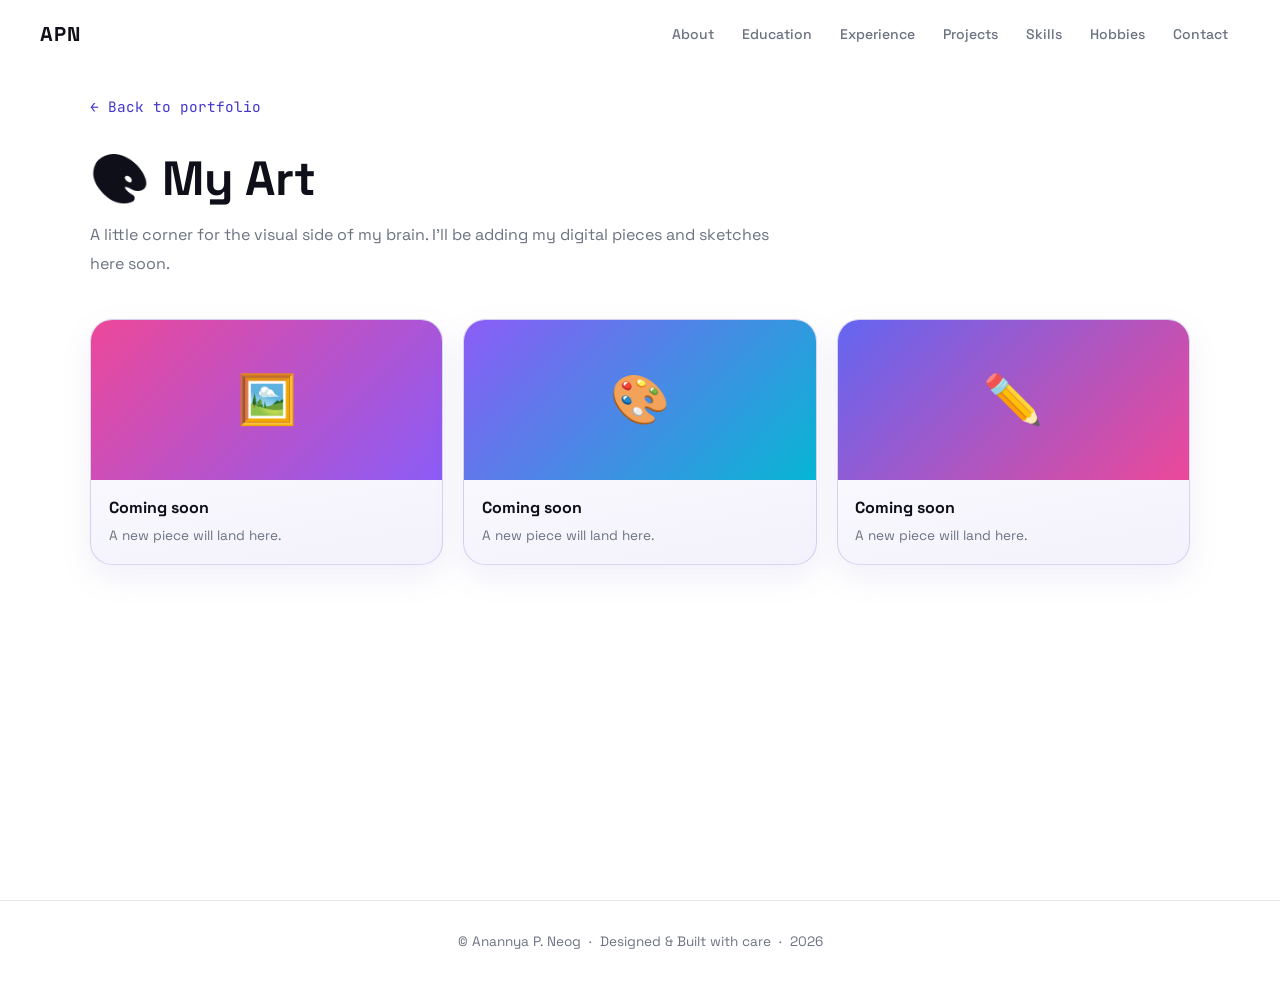
==== commit f7e0cdae: "Replace favicon with a smiley wearing sunglasses on all pages Also adds a favicon to the four dark s" ====
--- a/art-light.html
+++ b/art-light.html
@@ -8,7 +8,7 @@
   <link rel="preconnect" href="https://fonts.gstatic.com" crossorigin />
   <link href="https://fonts.googleapis.com/css2?family=Inter:wght@300;400;500;600;700;900&family=Space+Grotesk:wght@300;400;500;600;700&family=JetBrains+Mono:wght@400;500&display=swap" rel="stylesheet" />
   <link rel="stylesheet" href="style.css" />
-  <link rel="icon" href="data:image/svg+xml,<svg xmlns='http://www.w3.org/2000/svg' viewBox='0 0 100 100'><circle cx='50' cy='50' r='48' fill='%234338CA'/><text x='50' y='70' font-size='58' text-anchor='middle' fill='white' font-family='Arial' font-weight='bold'>A</text></svg>" />
+  <link rel="icon" href="data:image/svg+xml,<svg xmlns='http://www.w3.org/2000/svg' viewBox='0 0 100 100'><circle cx='50' cy='52' r='44' fill='%23FFD54A'/><rect x='16' y='40' width='26' height='18' rx='9' fill='%23111'/><rect x='58' y='40' width='26' height='18' rx='9' fill='%23111'/><rect x='42' y='45' width='16' height='6' rx='3' fill='%23111'/><rect x='10' y='46' width='7' height='5' rx='2.5' fill='%23111'/><rect x='83' y='46' width='7' height='5' rx='2.5' fill='%23111'/><rect x='24' y='45' width='10' height='6' rx='3' fill='%23fff' opacity='0.35'/><rect x='66' y='45' width='10' height='6' rx='3' fill='%23fff' opacity='0.35'/><path d='M32 68q18 16 36 0' stroke='%23111' stroke-width='6' fill='none' stroke-linecap='round'/></svg>" />
 </head>
 <body class="light-body">
 <nav class="l-nav l-nav--sub">
--- a/style.css
+++ b/style.css
@@ -67,9 +67,10 @@
   align-items: center;
   padding: 0 2.5rem;
   height: 68px;
-  background: rgba(255,255,255,0.88);
+  background: rgba(255,255,255,0.22);
   backdrop-filter: blur(12px);
-  border-bottom: 1px solid var(--l-border);
+  -webkit-backdrop-filter: blur(12px);
+  border-bottom: 1px solid rgba(255,255,255,0.35);
   transition: box-shadow 0.3s;
 }
 .l-nav.scrolled { box-shadow: 0 2px 20px rgba(0,0,0,0.07); }
@@ -282,8 +283,10 @@
   object-fit: cover;
   object-position: 50% 80%; /* crop more of the tree at the top so the boots show */
   transform: scale(1.22);   /* zoom in so the photo reads clearly */
+  transition: transform 0.4s ease;
   display: block;
 }
+.avatar-inner:hover .avatar-photo { transform: scale(1.32); }
 
 /* Dark hero avatar — glowing void-themed ring */
 .d-avatar {
@@ -308,10 +311,12 @@
   height: 100%;
   border-radius: 50%;
   object-fit: cover;
-  object-position: 50% 62%; /* crop out the tree top, show more of the boots */
-  transform: scale(1.05);
+  object-position: 50% 80%; /* match the light page: crop the tree, show the boots */
+  transform: scale(1.22);
+  transition: transform 0.4s ease;
   display: block;
 }
+.d-avatar:hover .d-avatar__photo { transform: scale(1.32); }
 @media (max-width: 600px) {
   .d-avatar { width: 220px; height: 220px; }
 }
@@ -546,7 +551,7 @@
 }
 
 /* Ensure content is above canvas */
-#page-dark > *:not(#particles-canvas):not(.d-bg-gradient) {
+#page-dark > *:not(#particles-canvas):not(.d-bg-gradient):not(.d-nav):not(.d-top-btn) {
   position: relative;
   z-index: 1;
 }
@@ -560,9 +565,10 @@
   align-items: center;
   padding: 0 2.5rem;
   height: 68px;
-  background: rgba(5,5,16,0.75);
+  background: rgba(5,5,16,0.22);
   backdrop-filter: blur(16px);
-  border-bottom: 1px solid rgba(255,255,255,0.05);
+  -webkit-backdrop-filter: blur(16px);
+  border-bottom: 1px solid rgba(255,255,255,0.12);
 }
 
 .d-nav__logo {
@@ -677,7 +683,7 @@
   flex-direction: column;
   align-items: center;
   justify-content: center;
-  padding: 7rem 0 2rem;
+  padding: 13.5rem 0 2rem;
   text-align: center;
   position: relative;
 }
@@ -1690,7 +1696,7 @@
 .l-bar__fill { height: 100%; background: linear-gradient(90deg, var(--l-accent), #818CF8); border-radius: 4px; }
 
 /* Experience — single-column timeline with dots */
-.l-timeline2 { position: relative; padding-left: 2rem; max-width: 820px; }
+.l-timeline2 { position: relative; padding-left: 2rem; }
 .l-timeline2::before {
   content: '';
   position: absolute;
@@ -1845,3 +1851,353 @@
 .l-project-card--more h3 { color: var(--l-accent); font-size: 1.15rem; }
 .l-project-card--more p { color: var(--l-muted); font-size: 0.85rem; max-width: 240px; }
 .l-more-cta { margin-top: 0.5rem; font-family: var(--font-mono); font-size: 0.85rem; color: var(--l-accent); }
+
+/* ═══════════ LIVE SKY (hero background) ═══════════ */
+.l-hero { position: relative; overflow: hidden; }
+.sky {
+  position: absolute;
+  inset: 0;
+  z-index: 0;
+  background: #0a1030;
+}
+.sky canvas { position: absolute; inset: 0; width: 100%; height: 100%; display: block; }
+.sky__clock {
+  position: absolute;
+  top: 88px;
+  right: 26px;
+  z-index: 2;
+  font-family: var(--font-mono);
+  font-size: 0.8rem;
+  color: #fff;
+  padding: 0.4rem 0.8rem;
+  border-radius: 99px;
+  background: rgba(0,0,0,0.22);
+  backdrop-filter: blur(6px);
+  border: 1px solid rgba(255,255,255,0.25);
+  letter-spacing: 0.04em;
+  white-space: nowrap;
+}
+.sky__stars {
+  position: absolute;
+  inset: 0;
+  opacity: 0;
+  transition: opacity 3s linear;
+  pointer-events: none;
+}
+.sky__star {
+  position: absolute;
+  border-radius: 50%;
+  background: #fff;
+  box-shadow: 0 0 4px #fff;
+  animation: twinkle 3s ease-in-out infinite alternate;
+}
+@keyframes twinkle { from { opacity: 0.25; } to { opacity: 1; } }
+.sky__celestial {
+  position: absolute;
+  width: 64px;
+  height: 64px;
+  border-radius: 50%;
+  left: 50%;
+  top: 30%;
+  transition: background 1.5s linear, box-shadow 1.5s linear,
+              left 1.5s linear, top 1.5s linear, opacity 1.5s linear;
+  pointer-events: none;
+}
+/* blend the sky into the page as you leave the hero */
+.l-hero::after {
+  content: '';
+  position: absolute;
+  left: 0; right: 0; bottom: 0;
+  height: 200px;
+  background: linear-gradient(to bottom,
+    transparent 0%,
+    rgba(255,255,255,0.15) 40%,
+    rgba(255,255,255,0.55) 70%,
+    rgba(255,255,255,0.9) 90%,
+    #ffffff 100%);
+  z-index: 1;
+  pointer-events: none;
+}
+.l-hero__inner { position: relative; z-index: 2; }
+.l-hero .l-hero__text {
+  background: rgba(255,255,255,0.2);
+  backdrop-filter: blur(10px);
+  -webkit-backdrop-filter: blur(10px);
+  border: 1px solid rgba(255,255,255,0.3);
+  border-radius: 22px;
+  padding: 2rem 2.25rem;
+  box-shadow: 0 10px 40px rgba(15,15,26,0.1);
+}
+
+/* ═══════════ CLOUD TRANSITION BAND (hero sky → content) ═══════════ */
+.cloud-band {
+  position: relative;
+  height: 180px;
+  margin-top: -180px;      /* overlap the hero's bottom fade */
+  z-index: 3;
+  overflow: hidden;
+  pointer-events: none;
+}
+.cloud {
+  position: absolute;
+  left: 0;
+  background: #ffffff;
+  border-radius: 50%;
+  filter: blur(9px);
+  opacity: 0.9;
+  will-change: transform;
+  animation: cloudDrift linear infinite;
+}
+@keyframes cloudDrift {
+  from { transform: translateX(-45vw); }
+  to   { transform: translateX(145vw); }
+}
+.cloud--1 { top: 44px;  width: 150px; height: 42px; opacity: 0.85;
+  box-shadow: 44px 10px 0 -6px #fff, -40px 14px 0 -3px #fff, 80px 16px 0 -12px #fff;
+  animation-duration: 62s; animation-delay: -8s; }
+.cloud--2 { top: 96px;  width: 200px; height: 54px; opacity: 0.95;
+  box-shadow: 60px 12px 0 -8px #fff, -54px 16px 0 -4px #fff, 110px 20px 0 -16px #fff;
+  animation-duration: 78s; animation-delay: -34s; }
+.cloud--3 { top: 22px;  width: 120px; height: 34px; opacity: 0.7;
+  box-shadow: 34px 8px 0 -6px #fff, -32px 10px 0 -4px #fff;
+  animation-duration: 92s; animation-delay: -55s; }
+.cloud--4 { top: 120px; width: 240px; height: 60px; opacity: 0.98;
+  box-shadow: 70px 14px 0 -8px #fff, -64px 18px 0 -4px #fff, 130px 22px 0 -18px #fff;
+  animation-duration: 68s; animation-delay: -18s; }
+.cloud--5 { top: 70px;  width: 170px; height: 46px; opacity: 0.8;
+  box-shadow: 50px 10px 0 -6px #fff, -46px 14px 0 -3px #fff, 92px 18px 0 -14px #fff;
+  animation-duration: 104s; animation-delay: -72s; }
+
+/* ═══════════ CONTACT SECTION SKY (continuation of the hero sky) ═══════════ */
+.l-contact-sky { position: relative; overflow: hidden; }
+.sky--contact { position: absolute; inset: 0; z-index: 0; }
+/* ease in from the white page above */
+.l-contact-sky::before {
+  content: '';
+  position: absolute;
+  left: 0; right: 0; top: 0;
+  height: 140px;
+  background: linear-gradient(to bottom, #ffffff, rgba(255,255,255,0));
+  z-index: 1;
+  pointer-events: none;
+}
+.l-contact-sky .l-container { position: relative; z-index: 2; }
+.l-contact-sky .l-section__title {
+  background: rgba(255,255,255,0.25);
+  backdrop-filter: blur(8px);
+  -webkit-backdrop-filter: blur(8px);
+  border: 1px solid rgba(255,255,255,0.35);
+  border-radius: 14px;
+  padding: 0.5rem 1.1rem;
+}
+.l-contact-sky .l-contact-info {
+  background: rgba(255,255,255,0.25);
+  backdrop-filter: blur(9px);
+  -webkit-backdrop-filter: blur(9px);
+  border: 1px solid rgba(255,255,255,0.35);
+  border-radius: 18px;
+  padding: 1.6rem;
+}
+
+/* Footer blended into the contact-section sky */
+.l-footer--sky {
+  position: relative;
+  z-index: 2;
+  border-top: none;
+  background: transparent;
+  padding: 3rem 2rem 0.5rem;
+  margin-bottom: -3rem;   /* sit close to the section's bottom edge */
+}
+.l-footer--sky p {
+  display: inline-block;
+  padding: 0.45rem 1.1rem;
+  border-radius: 99px;
+  background: rgba(255,255,255,0.22);
+  backdrop-filter: blur(8px);
+  -webkit-backdrop-filter: blur(8px);
+  border: 1px solid rgba(255,255,255,0.3);
+  color: var(--l-text);
+}
+
+/* ═══════════ AVATAR AUDIO VISUALIZER (void hero) ═══════════ */
+.d-avatar--hero {
+  background: none;                     /* visualizer replaces the plain ring */
+  overflow: visible;
+}
+.d-visualizer {
+  position: absolute;
+  left: -52px;
+  top: -52px;
+  width: calc(100% + 104px);
+  height: calc(100% + 104px);
+  display: block;
+  pointer-events: none;
+  transition: transform 0.45s ease;
+  z-index: 0;
+}
+/* hover zoom is handled in JS: bars grow outward from an anchored inner
+   radius, so the ring never separates from the photo's edge */
+.d-avatar--hero .d-avatar__frame { position: relative; z-index: 1; }
+
+.d-listen-pop {
+  position: absolute;
+  bottom: calc(100% + 16px);
+  left: 50%;
+  transform: translate(-50%, 8px);
+  white-space: nowrap;
+  padding: 0.6rem 1.1rem;
+  border-radius: 99px;
+  background: rgba(10,10,25,0.85);
+  backdrop-filter: blur(8px);
+  border: 1px solid rgba(139,92,246,0.5);
+  box-shadow: 0 0 18px var(--d-glow-p);
+  color: var(--d-text);
+  font-size: 0.85rem;
+  font-family: var(--font-mono);
+  text-decoration: none;
+  opacity: 0;
+  pointer-events: none;
+  transition: opacity 0.3s, transform 0.3s;
+  z-index: 3;
+}
+.d-listen-pop:hover { border-color: var(--d-pink); color: #fff; }
+.d-avatar--hero:hover .d-listen-pop {
+  opacity: 1;
+  transform: translate(-50%, 0);
+  pointer-events: auto;
+}
+
+/* ═══════════ NIGHT MODE (sky-synced text colours on the light page) ═══════════ */
+/* Smooth cross-fade for everything that flips at dusk */
+.l-nav, .l-nav__logo, .l-nav__links a, .l-nav__resume,
+.l-hero__text, .l-hero__greeting, .l-hero__name, .l-hero__role, .l-hero__bio,
+.btn-secondary, .l-contact-sky .l-section__title, .l-contact-sky .l-contact-info,
+.l-contact-info .l-contact__sub, .l-contact-reach, .l-contact-list li,
+.l-contact-list a, .l-contact-info .l-socials a, .l-footer--sky p {
+  transition: color 0.8s, background-color 0.8s, border-color 0.8s, box-shadow 0.8s;
+}
+
+/* Header */
+#page-light.night .l-nav { background: rgba(8,10,26,0.35); border-bottom-color: rgba(255,255,255,0.12); }
+#page-light.night .l-nav__logo { color: #EAF0FF; }
+#page-light.night .l-nav__links a { color: #B8C4E0; }
+#page-light.night .l-nav__links a:hover { color: #fff; background: rgba(255,255,255,0.08); }
+#page-light.night .l-nav__resume { color: #EAF0FF !important; border-color: rgba(255,255,255,0.3) !important; }
+#page-light.night .l-nav__dark-btn { background: #EAF0FF; color: #0F0F1A; }
+#page-light.night .l-hamburger span { background: #EAF0FF; }
+
+/* Hero */
+#page-light.night .l-hero__text { background: rgba(8,10,26,0.42); border-color: rgba(255,255,255,0.16); }
+#page-light.night .l-hero__greeting { color: #A5B4FC; }
+#page-light.night .l-hero__name { color: #EAF0FF; }
+#page-light.night .l-hero__role,
+#page-light.night .l-hero__bio { color: #B8C4E0; }
+#page-light.night .btn-secondary { color: #EAF0FF; border-color: rgba(255,255,255,0.35); }
+#page-light.night .btn-secondary:hover { color: #fff; border-color: #A5B4FC; }
+
+/* Contact section (shares the sky) */
+#page-light.night .l-contact-sky .l-section__title {
+  color: #EAF0FF;
+  background: rgba(8,10,26,0.42);
+  border-color: rgba(255,255,255,0.16);
+}
+#page-light.night .l-contact-sky .l-contact-info { background: rgba(8,10,26,0.42); border-color: rgba(255,255,255,0.16); }
+#page-light.night .l-contact-info .l-contact__sub,
+#page-light.night .l-contact-reach { color: #B8C4E0; }
+#page-light.night .l-contact-list li,
+#page-light.night .l-contact-list a { color: #EAF0FF; }
+#page-light.night .l-contact-list a:hover { color: #A5B4FC; }
+#page-light.night .l-contact-info .l-socials a { color: #B8C4E0; border-color: rgba(255,255,255,0.25); }
+#page-light.night .l-contact-info .l-socials a:hover { color: #fff; border-color: #A5B4FC; background: rgba(255,255,255,0.06); }
+
+/* Footer pill on the sky */
+#page-light.night .l-footer--sky p {
+  background: rgba(8,10,26,0.45);
+  border-color: rgba(255,255,255,0.16);
+  color: #EAF0FF;
+}
+
+/* ═══════════ EDUCATION COURSE LISTS + WE JUSTIFICATION ═══════════ */
+.l-course-list, .d-course-list {
+  margin: 0.35rem 0 1rem;
+  padding-left: 1.15rem;
+  columns: 2;
+  column-gap: 1.6rem;
+  font-size: 0.8rem;
+  line-height: 1.65;
+}
+.l-course-list li { color: var(--l-muted); break-inside: avoid; }
+.d-course-list li { color: var(--d-muted); break-inside: avoid; }
+@media (max-width: 640px) { .l-course-list, .d-course-list { columns: 1; } }
+
+/* justify the Work Experience copy (Void page only; the light page's
+   bullets stay left-aligned so words don't get stretched apart) */
+.d-timeline__body > p { text-align: justify; }
+
+/* ═══════════ CONTENT POLISH ROUND ═══════════ */
+
+/* Justify the hero bios on both pages */
+.l-hero__bio { text-align: justify; }
+.d-hero__bio { text-align: justify; }
+
+/* Inline institution / grad-cap / organisation icons (GitHub-icon style) */
+.l-edu-place, .d-edu-place {
+  display: flex;
+  align-items: center;
+  gap: 0.45rem;
+  flex-wrap: wrap;
+}
+.l-edu-place svg { width: 16px; height: 16px; color: var(--l-accent); flex: none; }
+.d-edu-place { color: var(--d-muted) !important; font-size: 0.9rem; }
+.d-edu-place svg { width: 16px; height: 16px; color: var(--d-purple); flex: none; }
+.l-exp-icon svg, .d-exp-icon svg {
+  width: 14px;
+  height: 14px;
+  vertical-align: -2px;
+  margin-right: 0.15rem;
+}
+.l-exp-icon svg { color: var(--l-accent); }
+.d-exp-icon svg { color: var(--d-purple); }
+
+
+
+/* Iridescent oil-film tiles — overlapping colour blobs drift and shift hue
+   like light on an oil drop. Painted on a ::before layer beneath the content
+   so text and images stay crisp. Uniform across project & hobby tiles. */
+.l-project-card,
+.l-hobby,
+.subpage--light .subpage-tile {
+  position: relative;
+  background: #ffffff;
+  border-color: rgba(150,140,220,0.4);
+  box-shadow: 0 8px 26px rgba(130,120,200,0.12);
+  overflow: hidden;
+}
+/* playcard shape + glass-bubble rim: bright inner highlights hugging the
+   corners/edges, like light on the skin of a glass bubble */
+.l-project-card {
+  border-radius: 22px;
+  clip-path: inset(0 round 22px);   /* clips the blurred liquid layer too */
+  border: 1px solid rgba(150,140,220,0.35);
+  box-shadow: 0 12px 30px rgba(130,120,200,0.14);
+}
+
+
+/* Project tiles: clean playcard look (liquid/blob experiment removed) */
+.l-project-card {
+  background: linear-gradient(170deg, #ffffff 0%, #f3f2fc 100%);
+  border-radius: 22px;
+  border: 1px solid rgba(150,140,220,0.35);
+  box-shadow: 0 12px 30px rgba(130,120,200,0.14);
+}
+.l-project-card:hover { border-color: var(--l-accent); }
+
+/* Hobby + sub-page tiles: clean playcard look to match the project tiles */
+.l-hobby,
+.subpage--light .subpage-tile {
+  background: linear-gradient(170deg, #ffffff 0%, #f3f2fc 100%);
+  border-radius: 22px;
+  border: 1px solid rgba(150,140,220,0.35);
+  box-shadow: 0 12px 30px rgba(130,120,200,0.12);
+}
+.l-hobby:hover { border-color: var(--l-accent); }
